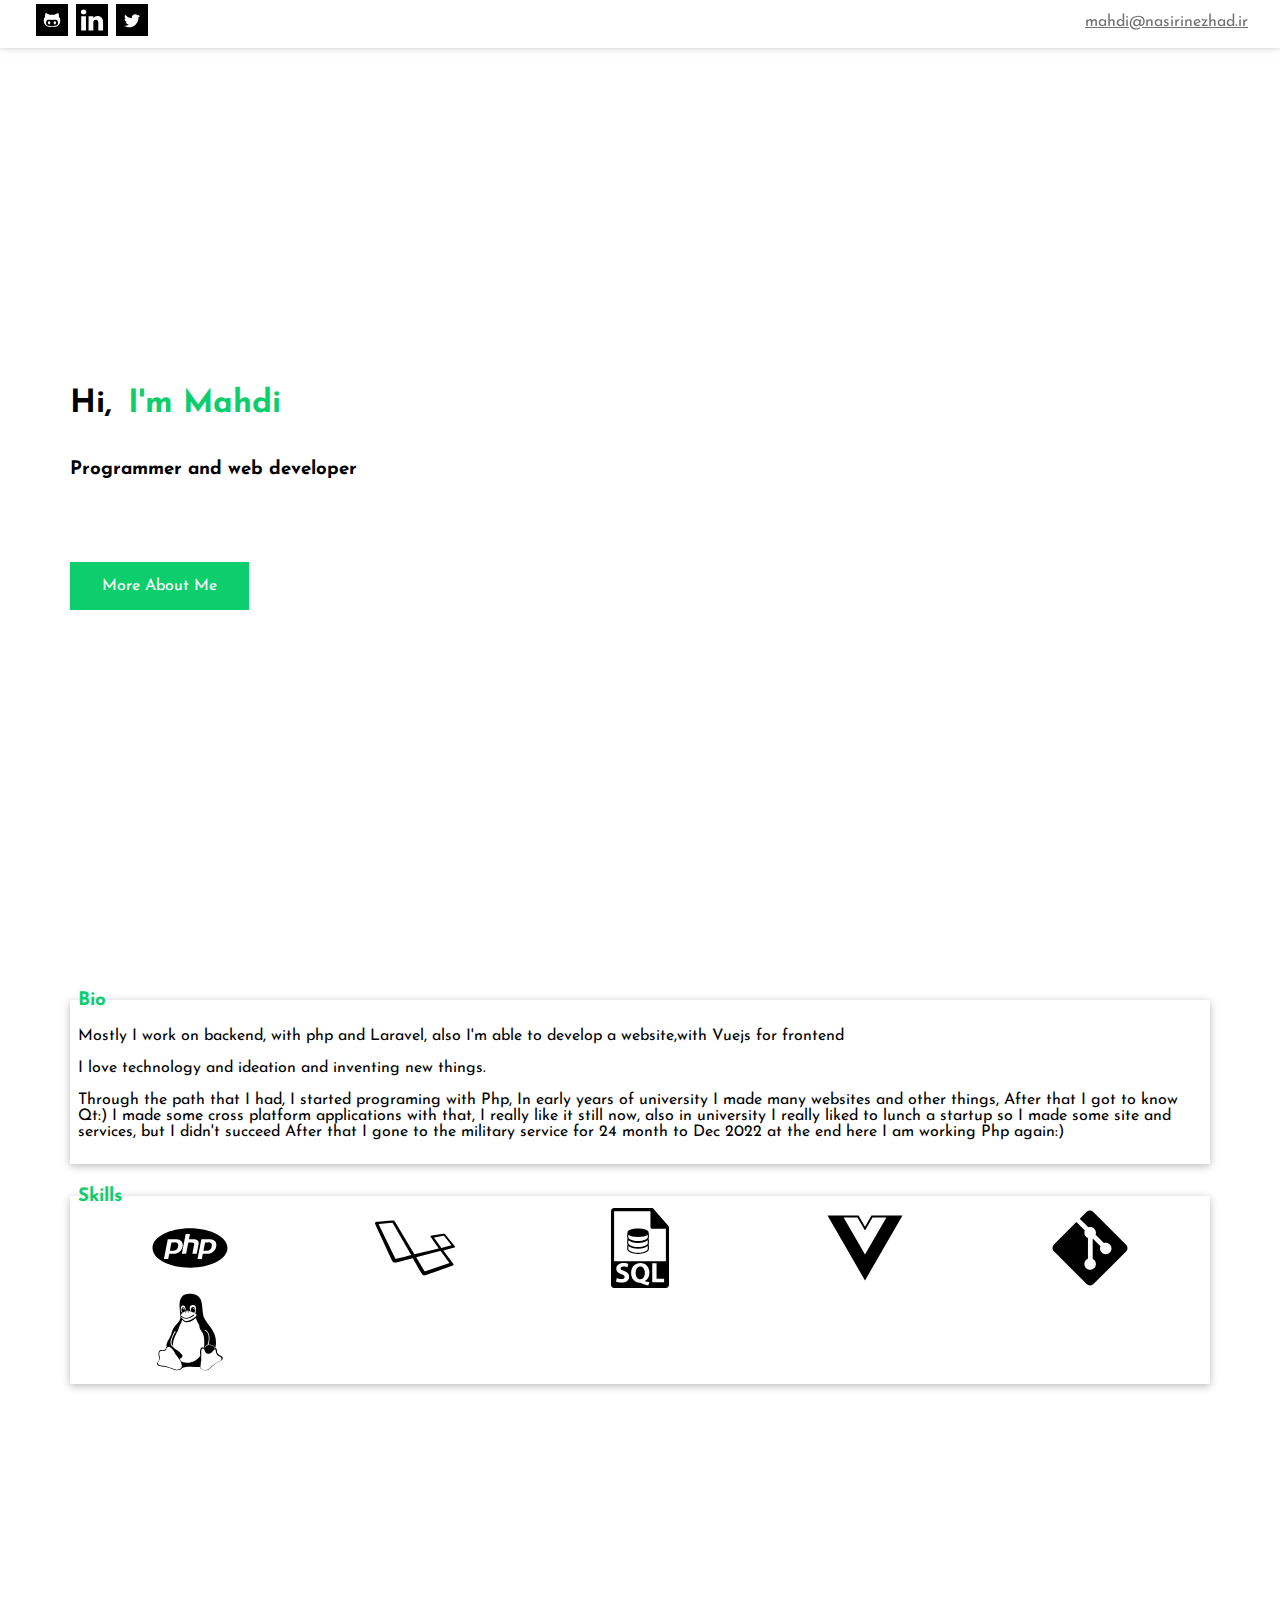
==== index.html @ 4e8aced9 "Responsive bug fix" ====
<!DOCTYPE html>
<html lang="en">

<head>
    <meta charset="UTF-8">
    <meta http-equiv="X-UA-Compatible" content="IE=edge">
    <meta name="viewport" content="width=device-width, initial-scale=1.0">
    <link rel="preconnect" href="https://fonts.googleapis.com">
    <link rel="preconnect" href="https://fonts.gstatic.com" crossorigin>
    <link href="https://fonts.googleapis.com/css2?family=Josefin+Sans:wght@100;300;400;700&display=swap"
        rel="stylesheet">
    <link rel="stylesheet" href="./style.css">
    <title>Mahdi Nasirinezhad</title>
</head>

<body>
    <header>
        <div class="flex space-between px-2">
            <div class="flex row">
                <a class="m-q" href="https://github.com/Nasirinezhad"><img class="w-2"
                        src="/assets/github-svgrepo-com.svg" alt="Github"></a>
                <a class="m-q" href="https://www.linkedin.com/in/mahdi-nasirinezhad-7b275b1a1"><img class="w-2"
                        src="/assets/linkedin-svgrepo-com.svg" alt="LinkedIn"></a>
                <a class="m-q" href=""><img class="w-2" src="/assets/twitter-svgrepo-com.svg" alt="Twitter"></a>
            </div>
            <div class="flex center">
                <a href="mailto:mahdi@nasirinezhad.ir">mahdi@nasirinezhad.ir</a>
            </div>
        </div>
    </header>
    <section>
        <div class="center flex full col">
            <div class="container">
                <div class="flex row">
                    <h1>Hi,</h1>
                    <h1 class="text-primary ml-1">I'm Mahdi</h1>
                </div>
                <div class="flex row">
                    <h3>Programmer and web developer</h3>
                </div>
                <div class="mt-5">
                    <a class="btn" href="#About">More About Me</a>
                </div>
            </div>
        </div>
    </section>
    <section id="About">
        <div class="container mt-2">
            <div class="card">
                <h3 class="label">Bio</h3>
                <p>Mostly I work on backend, with php and Laravel, also I'm able to develop a website,with Vuejs for
                    frontend</p>
                <p>I love technology and ideation and inventing new things.</p>
                <p>Through the path that I had, I started programing with Php, In early years of university I made many
                    websites and other things, After that I got to know Qt:) I made some cross platform applications
                    with that, I really like it still now, also in university I really liked to lunch a startup so I
                    made some site and services, but I didn't succeed
                    After that I gone to the military service for 24 month to Dec 2022
                    at the end here I am working Php again:)</p>
            </div>
            <div class="card mt-2">
                <h3 class="label">Skills</h3>
                <div class="flex wrap space-between">
                    <div class="sm-12 md-6 lg-3 xl-2 text-center">
                        <img class="w-5" src="./assets/php3-svgrepo-com.svg" alt="php">
                    </div>
                    <div class="sm-12 md-6 lg-3 xl-2 text-center">
                        <img class="w-5" src="./assets/laravel-svgrepo-com.svg" alt="laravel">
                    </div>
                    <div class="sm-12 md-6 lg-3 xl-2 text-center">
                        <img class="w-5" src="./assets/sql-file-format-symbol-svgrepo-com.svg" alt="sql">
                    </div>
                    <div class="sm-12 md-6 lg-3 xl-2 text-center">
                        <img class="w-5" src="./assets/vuejs-svgrepo-com.svg" alt="vuejs">
                    </div>
                    <div class="sm-12 md-6 lg-3 xl-2 text-center">
                        <img class="w-5" src="./assets/git-svgrepo-com.svg" alt="git">
                    </div>
                    <div class="sm-12 md-6 lg-3 xl-2 text-center">
                        <img class="w-5" src="./assets/linux-svgrepo-com.svg" alt="linux">
                    </div>
                </div>
            </div>
        </div>
    </section>
</body>

</html>
---- style.css ----
@media (prefers-reduced-motion: no-preference) {
    :root {
      scroll-behavior: smooth;
    }
  }

html, body {
    padding: 0;
    margin: 0;
    font-family: 'Josefin Sans', sans-serif;
}

ul {
    list-style: none;
}

a {
    color: #727272;
}

button, .btn {
    background: #0dce6d;
    color: #ffffff;
    border: none;
    padding: 1rem 2rem;
}
.btn {
    text-decoration-line: none;
}
.container {
    width: 100%;
    margin: auto;
    padding: .5rem;
}

header {
    box-shadow: 0px -5px 10px 0px #4e4e4e;
    position: fixed;
    width: 100%;
    height: 3rem;
}

section {
    height: 96vh;
    padding-top: 3rem;
    width: 100%;
}

.flex {
    display: flex;
}
.wrap {
    flex-wrap: wrap;
}

.col {
    flex-direction: column;
}

.row {
    flex-direction: row;
}

.center {
    justify-content: center;
    align-items: center;
    align-content: center;
}
.space-between {
    justify-content: space-between;
    align-content: space-between;
}

.full {
    height: 100%;
}

.text-primary {
    color: #0dce6d;
}
.text-center {
    text-align: center;
}

.w-2 {
    width: 2em;
}
.w-5 {
    width: 5em;
}

.m-q {
    padding: .25rem;
}

.px-2 {
    padding: 0 2rem;
}

.m-h {
    margin: .5rem;
}

.ml-1 {
    margin-left: 1rem;
}

.mt-2 {
    margin-top: 2rem;
}
.mt-5 {
    margin-top: 5rem;
}

.card {
    box-shadow: 0px 2px 8px #bbbbbb;
    padding: .5rem;
}
.label {
    position: relative;
    color: #0dce6d;
    top: -17px;
    margin: 0 0 -15px;
}

@media (max-width: 767px) {
    .container {
        width: 540px;
    }
    .sm-12 {
        width: 100%;
    }    
}
@media (min-width: 768px) {
    .container {
        width: 720px;
    }
    .md-6 {
        width: 45%;
    }
    .md-4 {
        width: 35%;
    }
}
@media (min-width: 992px) {
    .container {
        width: 960px;
    }
    .lg-3 {
        width: 30%;
    }
    .lg-2 {
        width: 15%;
    }
}
@media (min-width: 1200px) {
    .container {
        width: 1140px;
    }
    .xl-2 {
        width: 20%;
    }
}
@media (min-width: 1400px) {
    .container {
        width: 1320px;
    }
    .xxl-12 {
        width: 100%;
    }
}
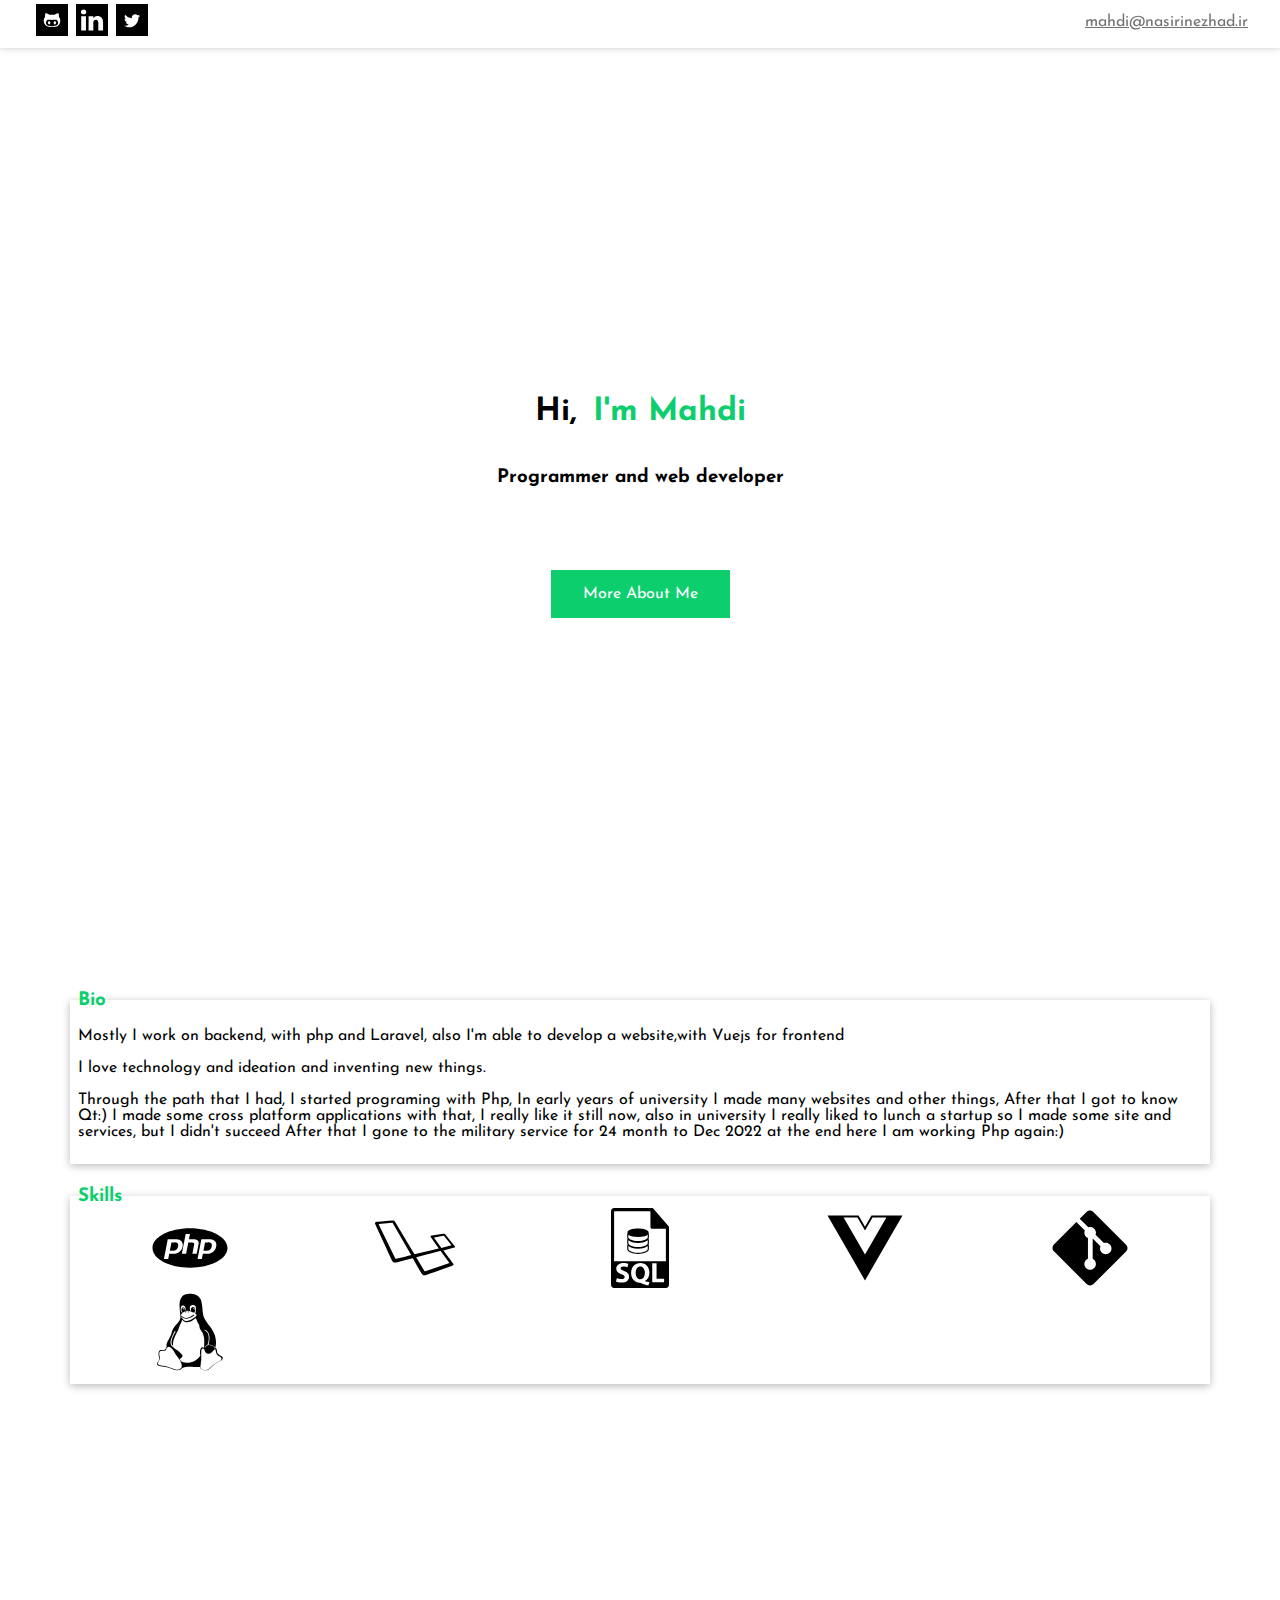
==== commit ad530053: "r fix" ====
--- a/index.html
+++ b/index.html
@@ -29,8 +29,8 @@
         </div>
     </header>
     <section>
-        <div class="center flex full col">
-            <div class="container">
+        <div class="container full">
+            <div class="center flex full col">
                 <div class="flex row">
                     <h1>Hi,</h1>
                     <h1 class="text-primary ml-1">I'm Mahdi</h1>
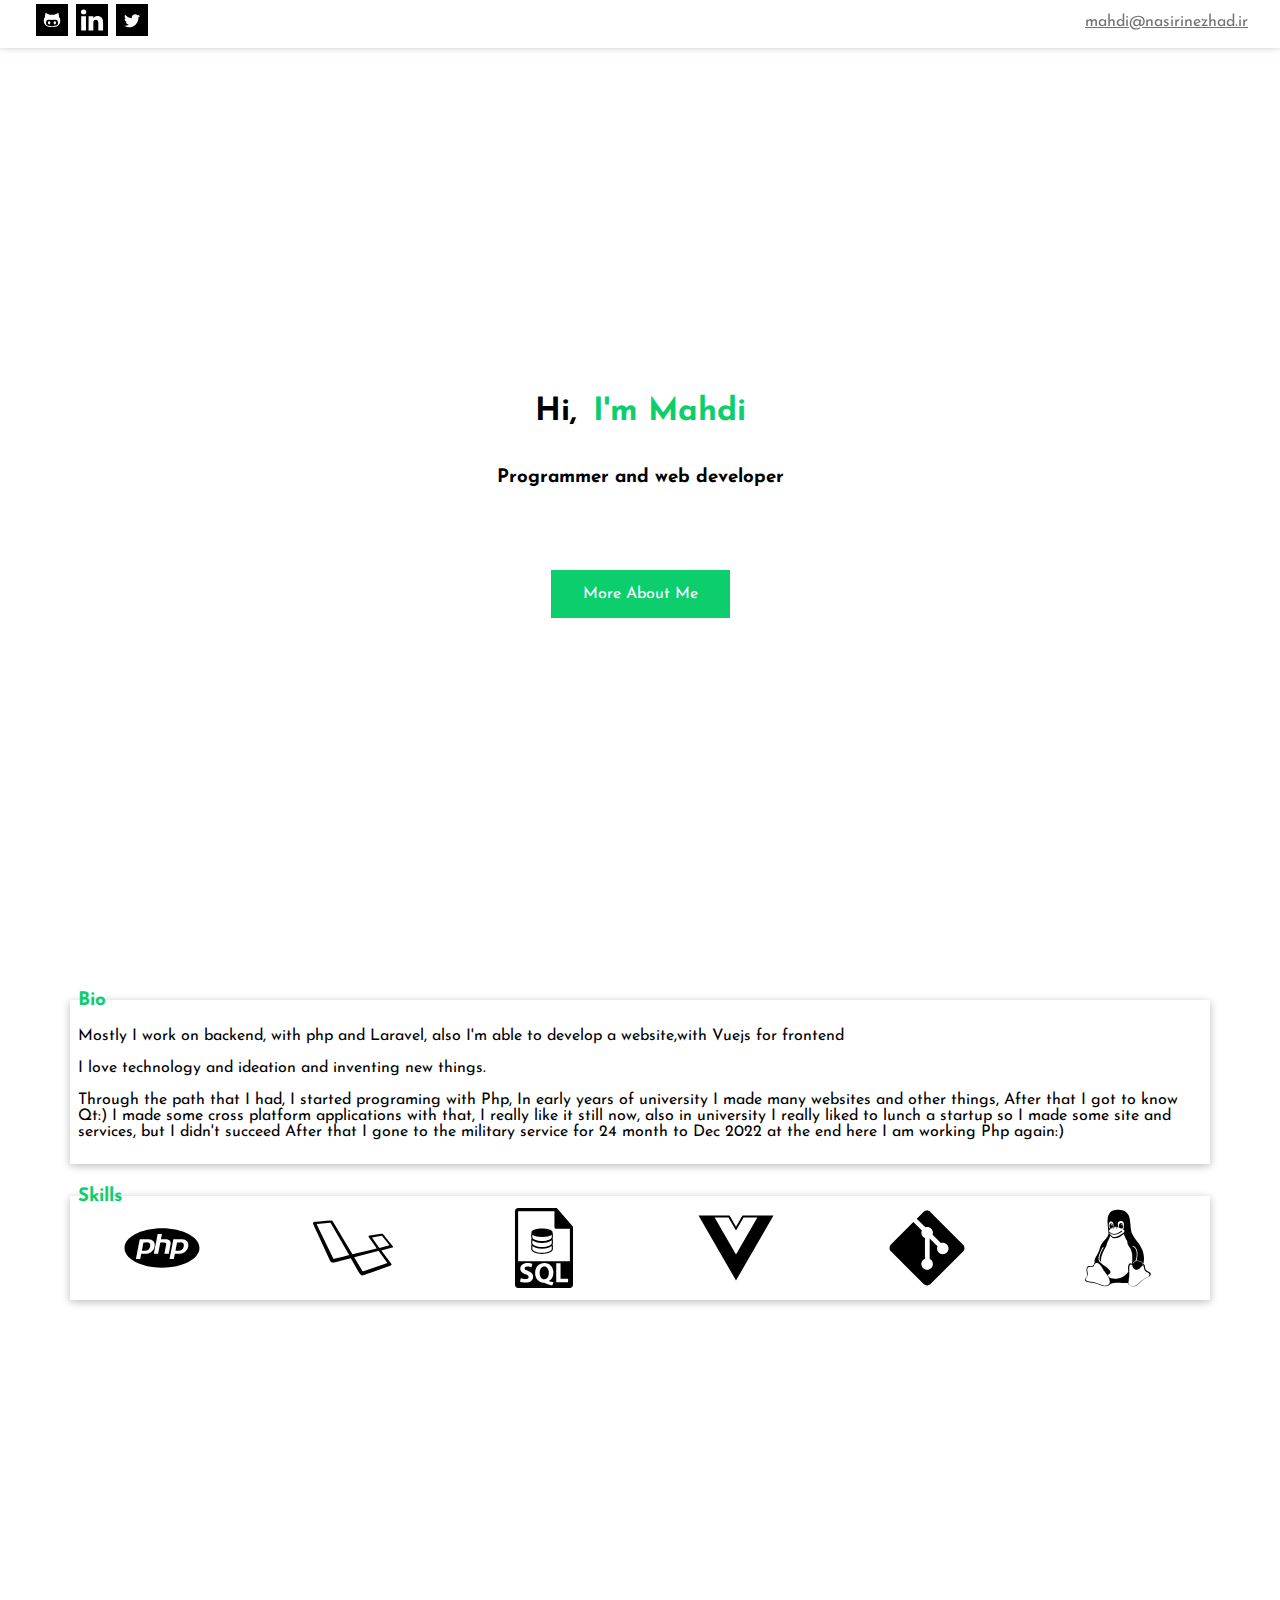
==== commit bf3acb12: "Responsive fix" ====
--- a/index.html
+++ b/index.html
@@ -61,22 +61,22 @@
             <div class="card mt-2">
                 <h3 class="label">Skills</h3>
                 <div class="flex wrap space-between">
-                    <div class="sm-12 md-6 lg-3 xl-2 text-center">
+                    <div class="xsm-12 sm-6 md-4 lg-3 xl-2 text-center">
                         <img class="w-5" src="./assets/php3-svgrepo-com.svg" alt="php">
                     </div>
-                    <div class="sm-12 md-6 lg-3 xl-2 text-center">
+                    <div class="xsm-12 sm-6 md-4 lg-3 xl-2 text-center">
                         <img class="w-5" src="./assets/laravel-svgrepo-com.svg" alt="laravel">
                     </div>
-                    <div class="sm-12 md-6 lg-3 xl-2 text-center">
+                    <div class="xsm-12 sm-6 md-4 lg-3 xl-2 text-center">
                         <img class="w-5" src="./assets/sql-file-format-symbol-svgrepo-com.svg" alt="sql">
                     </div>
-                    <div class="sm-12 md-6 lg-3 xl-2 text-center">
+                    <div class="xsm-12 sm-6 md-4 lg-3 xl-2 text-center">
                         <img class="w-5" src="./assets/vuejs-svgrepo-com.svg" alt="vuejs">
                     </div>
-                    <div class="sm-12 md-6 lg-3 xl-2 text-center">
+                    <div class="xsm-12 sm-6 md-4 lg-3 xl-2 text-center">
                         <img class="w-5" src="./assets/git-svgrepo-com.svg" alt="git">
                     </div>
-                    <div class="sm-12 md-6 lg-3 xl-2 text-center">
+                    <div class="xsm-12 sm-6 md-4 lg-3 xl-2 text-center">
                         <img class="w-5" src="./assets/linux-svgrepo-com.svg" alt="linux">
                     </div>
                 </div>
--- a/style.css
+++ b/style.css
@@ -124,13 +124,24 @@
     margin: 0 0 -15px;
 }
 
-@media (max-width: 767px) {
+@media (max-width: 576px) {
+    .container {
+        width: 540px;
+    }
+    .xsm-12 {
+        width: 100%;
+    }    
+}
+@media (min-width: 576px) {
     .container {
         width: 540px;
     }
     .sm-12 {
         width: 100%;
-    }    
+    }
+    .sm-6 {
+        width: 45%;
+    }
 }
 @media (min-width: 768px) {
     .container {
@@ -140,7 +151,7 @@
         width: 45%;
     }
     .md-4 {
-        width: 35%;
+        width: 30%;
     }
 }
 @media (min-width: 992px) {
@@ -148,7 +159,7 @@
         width: 960px;
     }
     .lg-3 {
-        width: 30%;
+        width: 25%;
     }
     .lg-2 {
         width: 15%;
@@ -159,7 +170,7 @@
         width: 1140px;
     }
     .xl-2 {
-        width: 20%;
+        width: 15%;
     }
 }
 @media (min-width: 1400px) {
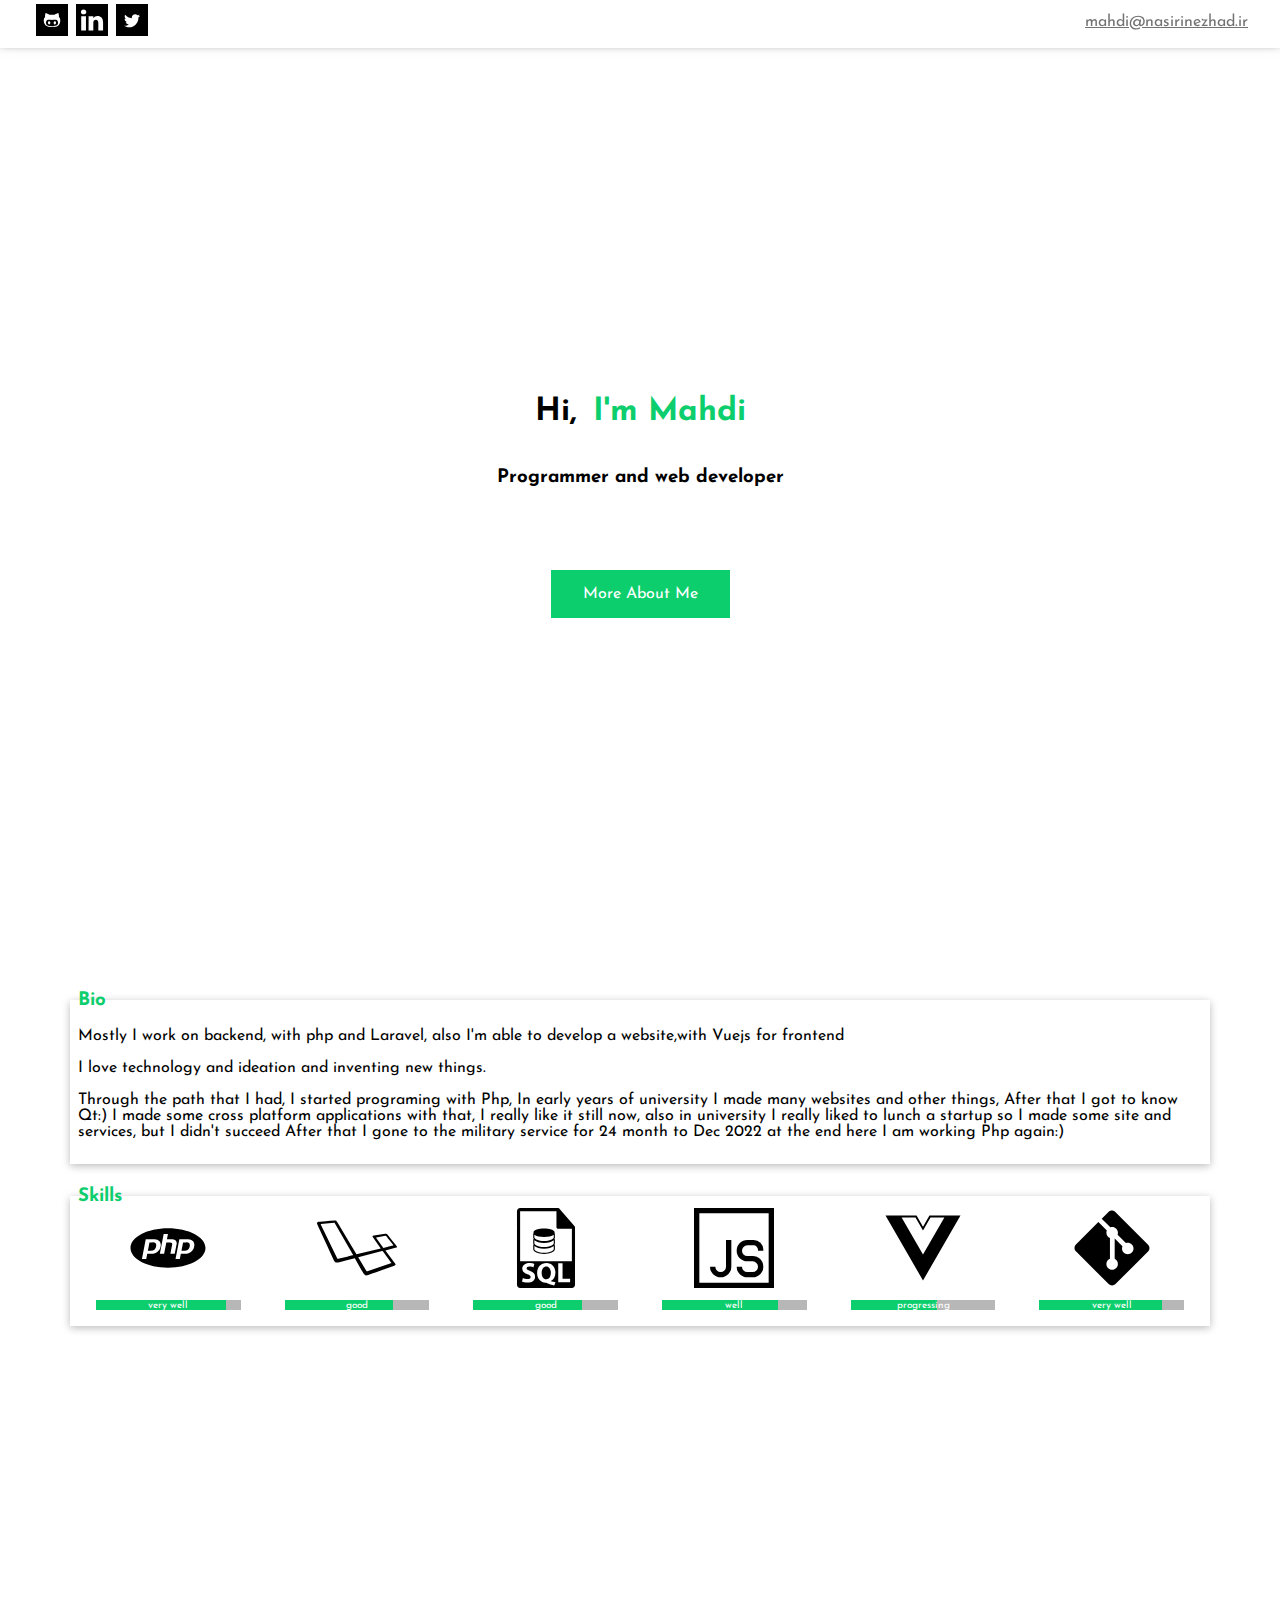
==== commit 4ad4f812: "small change in skills" ====
--- a/index.html
+++ b/index.html
@@ -60,24 +60,30 @@
             </div>
             <div class="card mt-2">
                 <h3 class="label">Skills</h3>
-                <div class="flex wrap space-between">
+                <div class="flex wrap space-between gap-5">
                     <div class="xsm-12 sm-6 md-4 lg-3 xl-2 text-center">
                         <img class="w-5" src="./assets/php3-svgrepo-com.svg" alt="php">
+                        <div class="bar fill-90">very well</div>
                     </div>
                     <div class="xsm-12 sm-6 md-4 lg-3 xl-2 text-center">
                         <img class="w-5" src="./assets/laravel-svgrepo-com.svg" alt="laravel">
+                        <div class="bar fill-75">good</div>
                     </div>
                     <div class="xsm-12 sm-6 md-4 lg-3 xl-2 text-center">
                         <img class="w-5" src="./assets/sql-file-format-symbol-svgrepo-com.svg" alt="sql">
+                        <div class="bar fill-75">good</div>
+                    </div>
+                    <div class="xsm-12 sm-6 md-4 lg-3 xl-2 text-center">
+                        <img class="w-5" src="./assets/javascript-svgrepo-com.svg" alt="linux">
+                        <div class="bar fill-80">well</div>
                     </div>
                     <div class="xsm-12 sm-6 md-4 lg-3 xl-2 text-center">
                         <img class="w-5" src="./assets/vuejs-svgrepo-com.svg" alt="vuejs">
+                        <div class="bar fill-60">progressing</div>
                     </div>
                     <div class="xsm-12 sm-6 md-4 lg-3 xl-2 text-center">
                         <img class="w-5" src="./assets/git-svgrepo-com.svg" alt="git">
-                    </div>
-                    <div class="xsm-12 sm-6 md-4 lg-3 xl-2 text-center">
-                        <img class="w-5" src="./assets/linux-svgrepo-com.svg" alt="linux">
+                        <div class="bar fill-85">very well</div>
                     </div>
                 </div>
             </div>
--- a/style.css
+++ b/style.css
@@ -76,6 +76,13 @@
     height: 100%;
 }
 
+.gap-5 {
+    gap: .5rem
+}
+.gap-10 {
+    gap: 1rem
+}
+
 .text-primary {
     color: #0dce6d;
 }
@@ -129,7 +136,7 @@
         width: 540px;
     }
     .xsm-12 {
-        width: 100%;
+        flex: 100%;
     }    
 }
 @media (min-width: 576px) {
@@ -137,10 +144,10 @@
         width: 540px;
     }
     .sm-12 {
-        width: 100%;
+        flex: 100%;
     }
     .sm-6 {
-        width: 45%;
+        flex: 45%;
     }
 }
 @media (min-width: 768px) {
@@ -159,10 +166,10 @@
         width: 960px;
     }
     .lg-3 {
-        width: 25%;
+        flex: 25%;
     }
     .lg-2 {
-        width: 15%;
+        flex: 15%;
     }
 }
 @media (min-width: 1200px) {
@@ -170,7 +177,7 @@
         width: 1140px;
     }
     .xl-2 {
-        width: 15%;
+        flex: 15%;
     }
 }
 @media (min-width: 1400px) {
@@ -178,6 +185,35 @@
         width: 1320px;
     }
     .xxl-12 {
-        width: 100%;
-    }
+        flex: 100%;
+    }
+}
+.bar {
+    background-color: #b7b7b7;
+    width: 80%;
+    height: .6rem;
+    margin: .5rem auto;
+    font-size: x-small;
+    color: #ffffff;
+}
+
+.bar.fill-90 {
+    background: #0dce6d;
+    background: linear-gradient(90deg, #0dce6d 90%, #b7b7b7 90%);
+}
+.bar.fill-85 {
+    background: #0dce6d;
+    background: linear-gradient(90deg, #0dce6d 85%, #b7b7b7 85%);
+}
+.bar.fill-80 {
+    background: #0dce6d;
+    background: linear-gradient(90deg, #0dce6d 80%, #b7b7b7 80%);
+}
+.bar.fill-75 {
+    background: #0dce6d;
+    background: linear-gradient(90deg, #0dce6d 75%, #b7b7b7 75%);
+}
+.bar.fill-60 {
+    background: #0dce6d;
+    background: linear-gradient(90deg, #0dce6d 60%, #b7b7b7 60%);
 }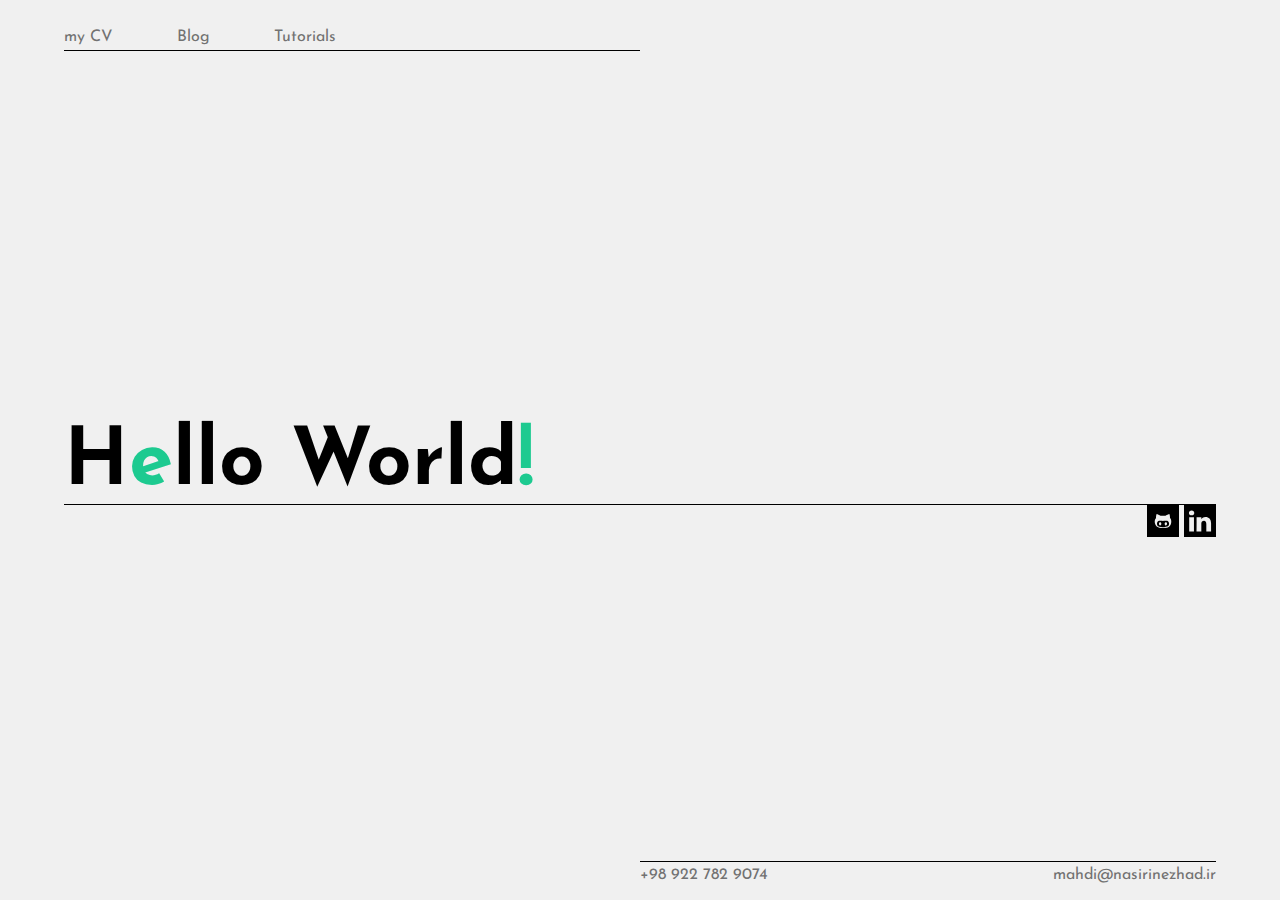
==== commit 6d413175: "New Face" ====
--- a/index.html
+++ b/index.html
@@ -11,84 +11,27 @@
         rel="stylesheet">
     <link rel="stylesheet" href="./style.css">
     <title>Mahdi Nasirinezhad</title>
+    <style>
+        
+    </style>
 </head>
 
 <body>
-    <header>
-        <div class="flex space-between px-2">
-            <div class="flex row">
-                <a class="m-q" href="https://github.com/Nasirinezhad"><img class="w-2"
-                        src="/assets/github-svgrepo-com.svg" alt="Github"></a>
-                <a class="m-q" href="https://www.linkedin.com/in/mahdi-nasirinezhad-7b275b1a1"><img class="w-2"
-                        src="/assets/linkedin-svgrepo-com.svg" alt="LinkedIn"></a>
-                <a class="m-q" href=""><img class="w-2" src="/assets/twitter-svgrepo-com.svg" alt="Twitter"></a>
-            </div>
-            <div class="flex center">
-                <a href="mailto:mahdi@nasirinezhad.ir">mahdi@nasirinezhad.ir</a>
-            </div>
-        </div>
+    <header class="w-45 fade-in">
+        <a href="/CV.pdf">my CV</a>
+        <a href="/Blog">Blog</a>
+        <a href="/Tutorials">Tutorials</a>
     </header>
-    <section>
-        <div class="container full">
-            <div class="center flex full col">
-                <div class="flex row">
-                    <h1>Hi,</h1>
-                    <h1 class="text-primary ml-1">I'm Mahdi</h1>
-                </div>
-                <div class="flex row">
-                    <h3>Programmer and web developer</h3>
-                </div>
-                <div class="mt-5">
-                    <a class="btn" href="#About">More About Me</a>
-                </div>
-            </div>
-        </div>
-    </section>
-    <section id="About">
-        <div class="container mt-2">
-            <div class="card">
-                <h3 class="label">Bio</h3>
-                <p>Mostly I work on backend, with php and Laravel, also I'm able to develop a website,with Vuejs for
-                    frontend</p>
-                <p>I love technology and ideation and inventing new things.</p>
-                <p>Through the path that I had, I started programing with Php, In early years of university I made many
-                    websites and other things, After that I got to know Qt:) I made some cross platform applications
-                    with that, I really like it still now, also in university I really liked to lunch a startup so I
-                    made some site and services, but I didn't succeed
-                    After that I gone to the military service for 24 month to Dec 2022
-                    at the end here I am working Php again:)</p>
-            </div>
-            <div class="card mt-2">
-                <h3 class="label">Skills</h3>
-                <div class="flex wrap space-between gap-5">
-                    <div class="xsm-12 sm-6 md-4 lg-3 xl-2 text-center">
-                        <img class="w-5" src="./assets/php3-svgrepo-com.svg" alt="php">
-                        <div class="bar fill-90">very well</div>
-                    </div>
-                    <div class="xsm-12 sm-6 md-4 lg-3 xl-2 text-center">
-                        <img class="w-5" src="./assets/laravel-svgrepo-com.svg" alt="laravel">
-                        <div class="bar fill-75">good</div>
-                    </div>
-                    <div class="xsm-12 sm-6 md-4 lg-3 xl-2 text-center">
-                        <img class="w-5" src="./assets/sql-file-format-symbol-svgrepo-com.svg" alt="sql">
-                        <div class="bar fill-75">good</div>
-                    </div>
-                    <div class="xsm-12 sm-6 md-4 lg-3 xl-2 text-center">
-                        <img class="w-5" src="./assets/javascript-svgrepo-com.svg" alt="linux">
-                        <div class="bar fill-80">well</div>
-                    </div>
-                    <div class="xsm-12 sm-6 md-4 lg-3 xl-2 text-center">
-                        <img class="w-5" src="./assets/vuejs-svgrepo-com.svg" alt="vuejs">
-                        <div class="bar fill-60">progressing</div>
-                    </div>
-                    <div class="xsm-12 sm-6 md-4 lg-3 xl-2 text-center">
-                        <img class="w-5" src="./assets/git-svgrepo-com.svg" alt="git">
-                        <div class="bar fill-85">very well</div>
-                    </div>
-                </div>
-            </div>
-        </div>
-    </section>
-</body>
-
-</html>+    <main>
+        <h1 class="fade-in">H<span class="text-teal">e</span>llo World<span class="text-teal">!</span></h1>
+        <div class="text-right top-border">
+        <a href="https://github.com/Nasirinezhad" class="fade-in"><img class="w-2"
+            src="./assets/github-svgrepo-com.svg" alt="Github"></a>
+    <a href="https://www.linkedin.com/in/mahdi-nasirinezhad-7b275b1a1" class="fade-in"><img class="w-2"
+            src="./assets/linkedin-svgrepo-com.svg" alt="LinkedIn"></a></div>
+    </main>
+    <footer class="w-45 fade-in">
+        <a href="tel:+989227829074">+98 922 782 9074</a>
+        <a href="mailto:mahdi@nasirinezhad.ir">mahdi@nasirinezhad.ir</a>
+    </footer>
+</body>--- a/style.css
+++ b/style.css
@@ -1,219 +1,100 @@
-
-@media (prefers-reduced-motion: no-preference) {
-    :root {
-      scroll-behavior: smooth;
-    }
-  }
-
 html, body {
     padding: 0;
     margin: 0;
     font-family: 'Josefin Sans', sans-serif;
-}
-
-ul {
-    list-style: none;
+    background-color: #F0F0F0;
 }
 
 a {
     color: #727272;
-}
-
-button, .btn {
-    background: #0dce6d;
-    color: #ffffff;
-    border: none;
-    padding: 1rem 2rem;
-}
-.btn {
-    text-decoration-line: none;
-}
-.container {
-    width: 100%;
-    margin: auto;
-    padding: .5rem;
+    text-decoration: none;
 }
 
 header {
-    box-shadow: 0px -5px 10px 0px #4e4e4e;
-    position: fixed;
-    width: 100%;
-    height: 3rem;
+    height: 5vh;
+    border-bottom: 1px solid;
+    margin-left: 5vw;
+    display: flex;
+    align-items: flex-end;
+    gap: 4rem;
+    padding-bottom: 5px;
 }
 
-section {
-    height: 96vh;
-    padding-top: 3rem;
-    width: 100%;
+main {
+    width: 90vw;
+    height: 90vh;
+    margin: auto;
+    display: flex;
+    flex-direction: column;
+    justify-content: center;
 }
-
-.flex {
-    display: flex;
+h1 {
+    font-size: 5rem;
+    margin-bottom: 0;
+    text-wrap: wrap;
 }
-.wrap {
-    flex-wrap: wrap;
+.text-right {
+    text-align: right;
 }
-
-.col {
-    flex-direction: column;
+.top-border {
+    border-top: 1px solid;
 }
-
-.row {
-    flex-direction: row;
-}
-
-.center {
-    justify-content: center;
-    align-items: center;
-    align-content: center;
-}
-.space-between {
-    justify-content: space-between;
-    align-content: space-between;
-}
-
-.full {
-    height: 100%;
-}
-
-.gap-5 {
-    gap: .5rem
-}
-.gap-10 {
-    gap: 1rem
-}
-
-.text-primary {
-    color: #0dce6d;
-}
-.text-center {
-    text-align: center;
-}
-
 .w-2 {
     width: 2em;
 }
-.w-5 {
-    width: 5em;
+.w-45 {
+    width: 45vw;
 }
 
-.m-q {
-    padding: .25rem;
+footer {
+    border-top: 1px solid;
+    display: flex;
+    justify-content: space-between;
+    margin-left: 50vw;
+    padding-top: 5px;
 }
 
-.px-2 {
-    padding: 0 2rem;
+.text-teal {
+    color: #1dca90;
 }
 
-.m-h {
-    margin: .5rem;
+@media screen and (orientation:portrait) {
+    .w-45 {
+        width: 90vw;
+        margin: auto;
+    }
+    footer {
+        margin-left: 5vw;
+    }
 }
 
-.ml-1 {
-    margin-left: 1rem;
+@keyframes openscale {
+    0% {
+        transform: scale(0, 1);
+    }
+    30% {
+        transform: scale(0.01, 1);
+    }
+    
+    100% {
+        transform: scale(1,1);
+    }
 }
 
-.mt-2 {
-    margin-top: 2rem;
-}
-.mt-5 {
-    margin-top: 5rem;
-}
-
-.card {
-    box-shadow: 0px 2px 8px #bbbbbb;
-    padding: .5rem;
-}
-.label {
-    position: relative;
-    color: #0dce6d;
-    top: -17px;
-    margin: 0 0 -15px;
-}
-
-@media (max-width: 576px) {
-    .container {
-        width: 540px;
+@keyframes fadeIn {
+    0% {
+        opacity: 0;
     }
-    .xsm-12 {
-        flex: 100%;
-    }    
-}
-@media (min-width: 576px) {
-    .container {
-        width: 540px;
+    60% {
+        opacity: 0;
     }
-    .sm-12 {
-        flex: 100%;
-    }
-    .sm-6 {
-        flex: 45%;
+    100% {
+        opacity: 1;
     }
 }
-@media (min-width: 768px) {
-    .container {
-        width: 720px;
-    }
-    .md-6 {
-        width: 45%;
-    }
-    .md-4 {
-        width: 30%;
-    }
+main {
+    animation: 2s cubic-bezier(0.95, 0.05, 0.795, 0.035) 0s 1 openscale;
 }
-@media (min-width: 992px) {
-    .container {
-        width: 960px;
-    }
-    .lg-3 {
-        flex: 25%;
-    }
-    .lg-2 {
-        flex: 15%;
-    }
-}
-@media (min-width: 1200px) {
-    .container {
-        width: 1140px;
-    }
-    .xl-2 {
-        flex: 15%;
-    }
-}
-@media (min-width: 1400px) {
-    .container {
-        width: 1320px;
-    }
-    .xxl-12 {
-        flex: 100%;
-    }
-}
-.bar {
-    background-color: #b7b7b7;
-    width: 80%;
-    height: .6rem;
-    margin: .5rem auto;
-    font-size: x-small;
-    color: #ffffff;
-}
-
-.bar.fill-90 {
-    background: #0dce6d;
-    background: linear-gradient(90deg, #0dce6d 90%, #b7b7b7 90%);
-}
-.bar.fill-85 {
-    background: #0dce6d;
-    background: linear-gradient(90deg, #0dce6d 85%, #b7b7b7 85%);
-}
-.bar.fill-80 {
-    background: #0dce6d;
-    background: linear-gradient(90deg, #0dce6d 80%, #b7b7b7 80%);
-}
-.bar.fill-75 {
-    background: #0dce6d;
-    background: linear-gradient(90deg, #0dce6d 75%, #b7b7b7 75%);
-}
-.bar.fill-60 {
-    background: #0dce6d;
-    background: linear-gradient(90deg, #0dce6d 60%, #b7b7b7 60%);
+.fade-in {
+    animation: 4s ease-in 0s 1 fadeIn;
 }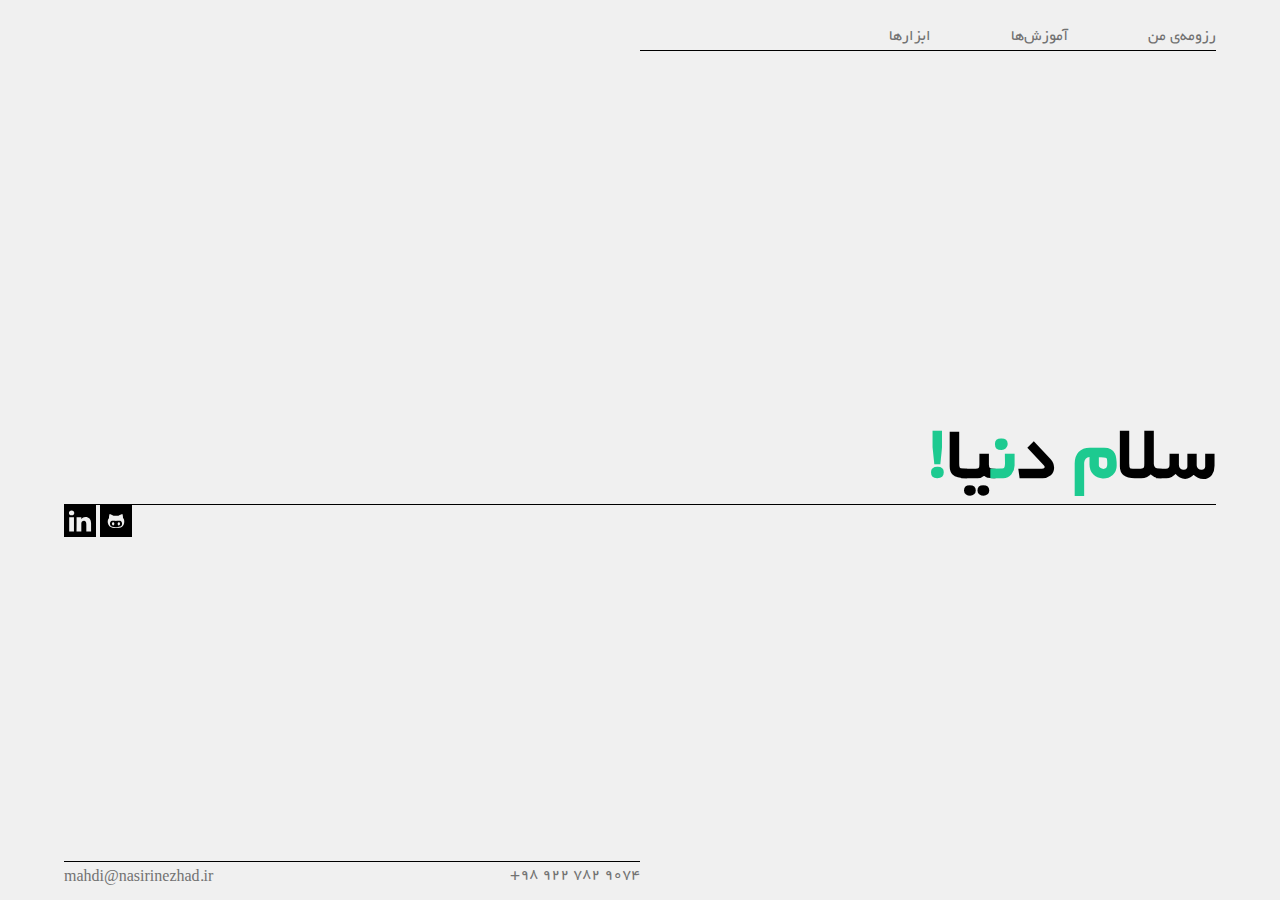
==== commit fb94d04d: "add font" ====
--- a/index.html
+++ b/index.html
@@ -1,13 +1,11 @@
 <!DOCTYPE html>
-<html lang="en">
+<html lang="fa">
 
 <head>
     <meta charset="UTF-8">
     <meta http-equiv="X-UA-Compatible" content="IE=edge">
     <meta name="viewport" content="width=device-width, initial-scale=1.0">
-    <link rel="preconnect" href="https://fonts.googleapis.com">
-    <link rel="preconnect" href="https://fonts.gstatic.com" crossorigin>
-    <link href="https://fonts.googleapis.com/css2?family=Josefin+Sans:wght@100;300;400;700&display=swap"
+    <link href="./font.css"
         rel="stylesheet">
     <link rel="stylesheet" href="./style.css">
     <title>Mahdi Nasirinezhad</title>
@@ -16,22 +14,23 @@
     </style>
 </head>
 
-<body>
-    <header class="w-45 fade-in">
-        <a href="/CV.pdf">my CV</a>
-        <a href="/Blog">Blog</a>
-        <a href="/Tutorials">Tutorials</a>
+<body dir="rtl">
+    <header class="w-45 fade-in mr-5">
+        <a href="/Resume.pdf">‌‌رزومه‌ی من</a>
+        <a href="/Tutorials">آموزش‌ها</a>
+        <a href="/Tools">ابزارها</a>
     </header>
     <main>
-        <h1 class="fade-in">H<span class="text-teal">e</span>llo World<span class="text-teal">!</span></h1>
-        <div class="text-right top-border">
+        <h1 class="fade-glitch">سلا<span class="text-teal">م</span> د<span class="text-teal">ن</span>یا<span class="text-teal exclemation">!</span></h1>
+        <div class="text-left top-border">
         <a href="https://github.com/Nasirinezhad" class="fade-in"><img class="w-2"
             src="./assets/github-svgrepo-com.svg" alt="Github"></a>
     <a href="https://www.linkedin.com/in/mahdi-nasirinezhad-7b275b1a1" class="fade-in"><img class="w-2"
             src="./assets/linkedin-svgrepo-com.svg" alt="LinkedIn"></a></div>
     </main>
-    <footer class="w-45 fade-in">
-        <a href="tel:+989227829074">+98 922 782 9074</a>
+    <footer class="w-45 fade-in mr-half">
+        <a class="ltr" href="tel:+989227829074">+98 922 782 9074</a>
         <a href="mailto:mahdi@nasirinezhad.ir">mahdi@nasirinezhad.ir</a>
     </footer>
-</body>+</body> 
+</html>--- a/font.css
+++ b/font.css
@@ -0,0 +1,11 @@
+
+@font-face {
+    font-family: 'B Yekan';
+    font-style: normal;
+    font-weight: 100;
+    font-display: swap;
+    src: url(assets/font/BYekan.woff2) format('woff2');
+  }
+html, body {
+    font-family: 'B Yekan' !important;
+}
--- a/style.css
+++ b/style.css
@@ -13,10 +13,9 @@
 header {
     height: 5vh;
     border-bottom: 1px solid;
-    margin-left: 5vw;
     display: flex;
     align-items: flex-end;
-    gap: 4rem;
+    gap: 5rem;
     padding-bottom: 5px;
 }
 
@@ -33,8 +32,14 @@
     margin-bottom: 0;
     text-wrap: wrap;
 }
+.ltr {
+    direction: ltr;
+}
 .text-right {
     text-align: right;
+}
+.text-left {
+    text-align: left;
 }
 .top-border {
     border-top: 1px solid;
@@ -50,8 +55,19 @@
     border-top: 1px solid;
     display: flex;
     justify-content: space-between;
+    padding-top: 5px;
+}
+.mr-5{
+    margin-right: 5vw;
+}
+.ml-5{
+    margin-left: 5vw;
+}
+.mr-half{
+    margin-right: 50vw;
+}
+.ml-half{
     margin-left: 50vw;
-    padding-top: 5px;
 }
 
 .text-teal {
@@ -66,6 +82,10 @@
     footer {
         margin-left: 5vw;
     }
+    header {
+        gap: unset;
+        justify-content: space-between;
+    }
 }
 
 @keyframes openscale {
@@ -81,6 +101,39 @@
     }
 }
 
+@keyframes fadeIn-glitch {
+    0% {
+        opacity: 0;
+        filter: blur(10px);
+    }
+    60% {
+        opacity: 0;
+    }
+    
+    95% {
+        opacity: .2;
+        filter: blur(0px);
+        text-shadow: none; transform: none; 
+    }
+    96% {
+        text-shadow: -2px 3px 0 red, 2px -3px 0 blue;
+        transform: translate(1px);
+    }
+    97% {
+        text-shadow: -2px 3px 0 blueviolet, 2px -3px 0 greenyellow;
+        transform: translate(-1px);
+    }
+    98% {
+        text-shadow: 2px -3px 0 red, -2px 3px 0 blue;
+    }
+    99% {
+        text-shadow: none; transform: none; 
+    }
+    100% {
+        opacity: 1;
+        filter: blur(0px);
+    }
+}
 @keyframes fadeIn {
     0% {
         opacity: 0;
@@ -92,9 +145,57 @@
         opacity: 1;
     }
 }
+@keyframes wondering {
+	86% {
+		transform: matrix3d(1, 0, 0, 0, 0, 1, 0, 0, 0, 0, 1, 0, 0, 0, 0, 1)
+	}
+    87% {
+        transform: matrix3d(1, 0, 0, -0.01, -0.1, 1, 0, 0, 0, 0, 1, 0, 0, 0, 0, 1);
+    }
+    89% {
+        transform: matrix3d(1, 0, 0, -0.01, -0.1, 1, 0, 0, 0, 0, 1, 0, 0, 0, 0, 1);
+    }
+    90% {
+        transform: matrix3d(1, 0, 0, 0, 0, 1, 0, 0, 0, 0, 1, 0, 0, 0, 0, 1);
+    }
+    91% {
+        transform: matrix3d(1, 0, 0, 0.01, 0.1, 1, 0, 0, 0, 0, 1, 0, 0, 0, 0, 1);
+    }
+    93% {
+        transform: matrix3d(1, 0, 0, 0.01, 0.1, 1, 0, 0, 0, 0, 1, 0, 0, 0, 0, 1);
+    }
+    94% {
+        transform: matrix3d(1, 0, 0, 0, 0, 1, 0, 0, 0, 0, 1, 0, 0, 0, 0, 1);
+    }
+    95% {
+        transform: matrix3d(0.75, 0, 0, 0, 0, 1.25, 0, 0, 0, 0, 1, 0, 0, 0, 0, 1);
+    }
+    96% {
+        transform: matrix3d(1.25, 0, 0, 0, 0, 0.75, 0, 0, 0, 0, 1, 0, 0, 0, 0, 1);
+    }
+    97% {
+        transform: matrix3d(0.85, 0, 0, 0, 0, 1.15, 0, 0, 0, 0, 1, 0, 0, 0, 0, 1);
+    }
+    98% {
+        transform: matrix3d(1.05, 0, 0, 0, 0, .95, 0, 0, 0, 0, 1, 0, 0, 0, 0, 1);
+    }
+    99% {
+        transform: matrix3d(0.95, 0, 0, 0, 0, 1.05, 0, 0, 0, 0, 1, 0, 0, 0, 0, 1);
+    }
+    100% {
+        transform: matrix3d(1, 0, 0, 0, 0, 1, 0, 0, 0, 0, 1, 0, 0, 0, 0, 1);
+    }
+}
 main {
     animation: 2s cubic-bezier(0.95, 0.05, 0.795, 0.035) 0s 1 openscale;
 }
 .fade-in {
     animation: 4s ease-in 0s 1 fadeIn;
+}
+.fade-glitch {
+    animation: 4s ease-in 0s 1 fadeIn-glitch;
+}
+.exclemation {
+    display: inline-block;
+    animation: wondering 18s ease 0s infinite both;
 }